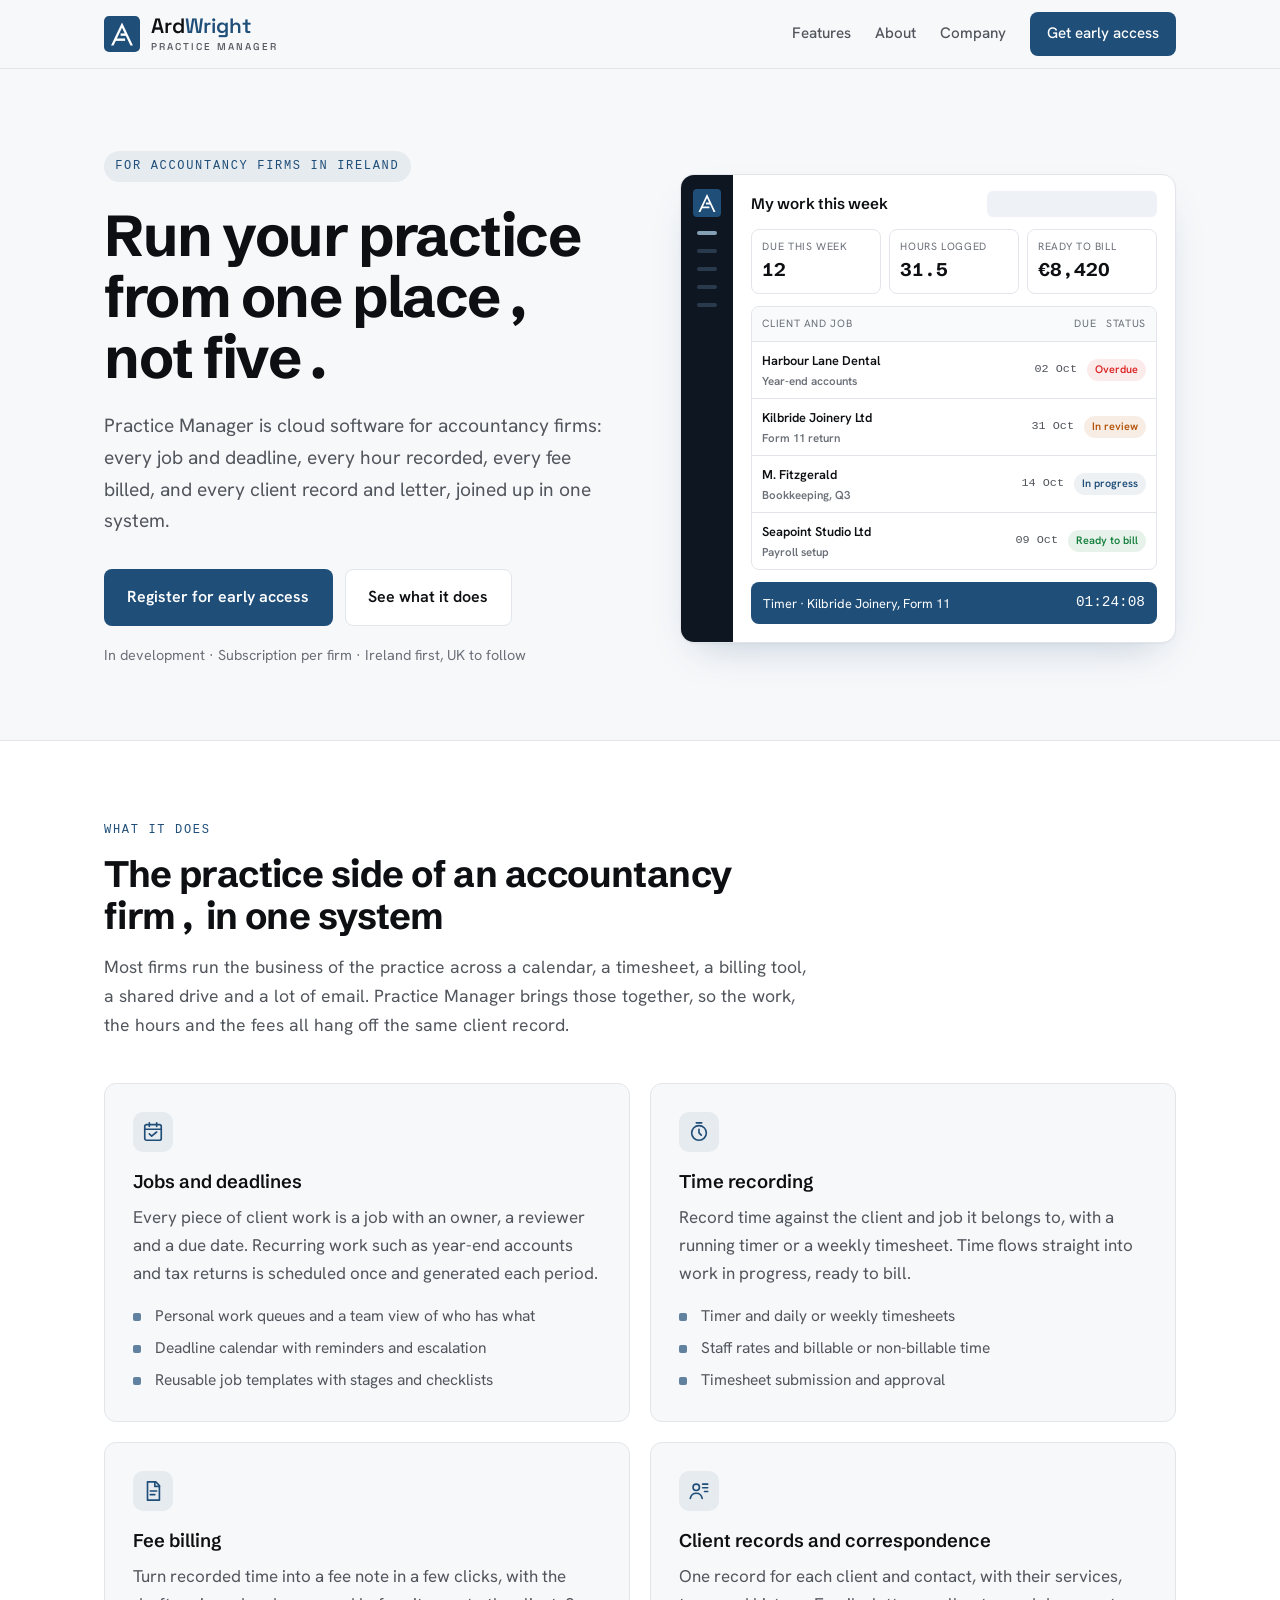
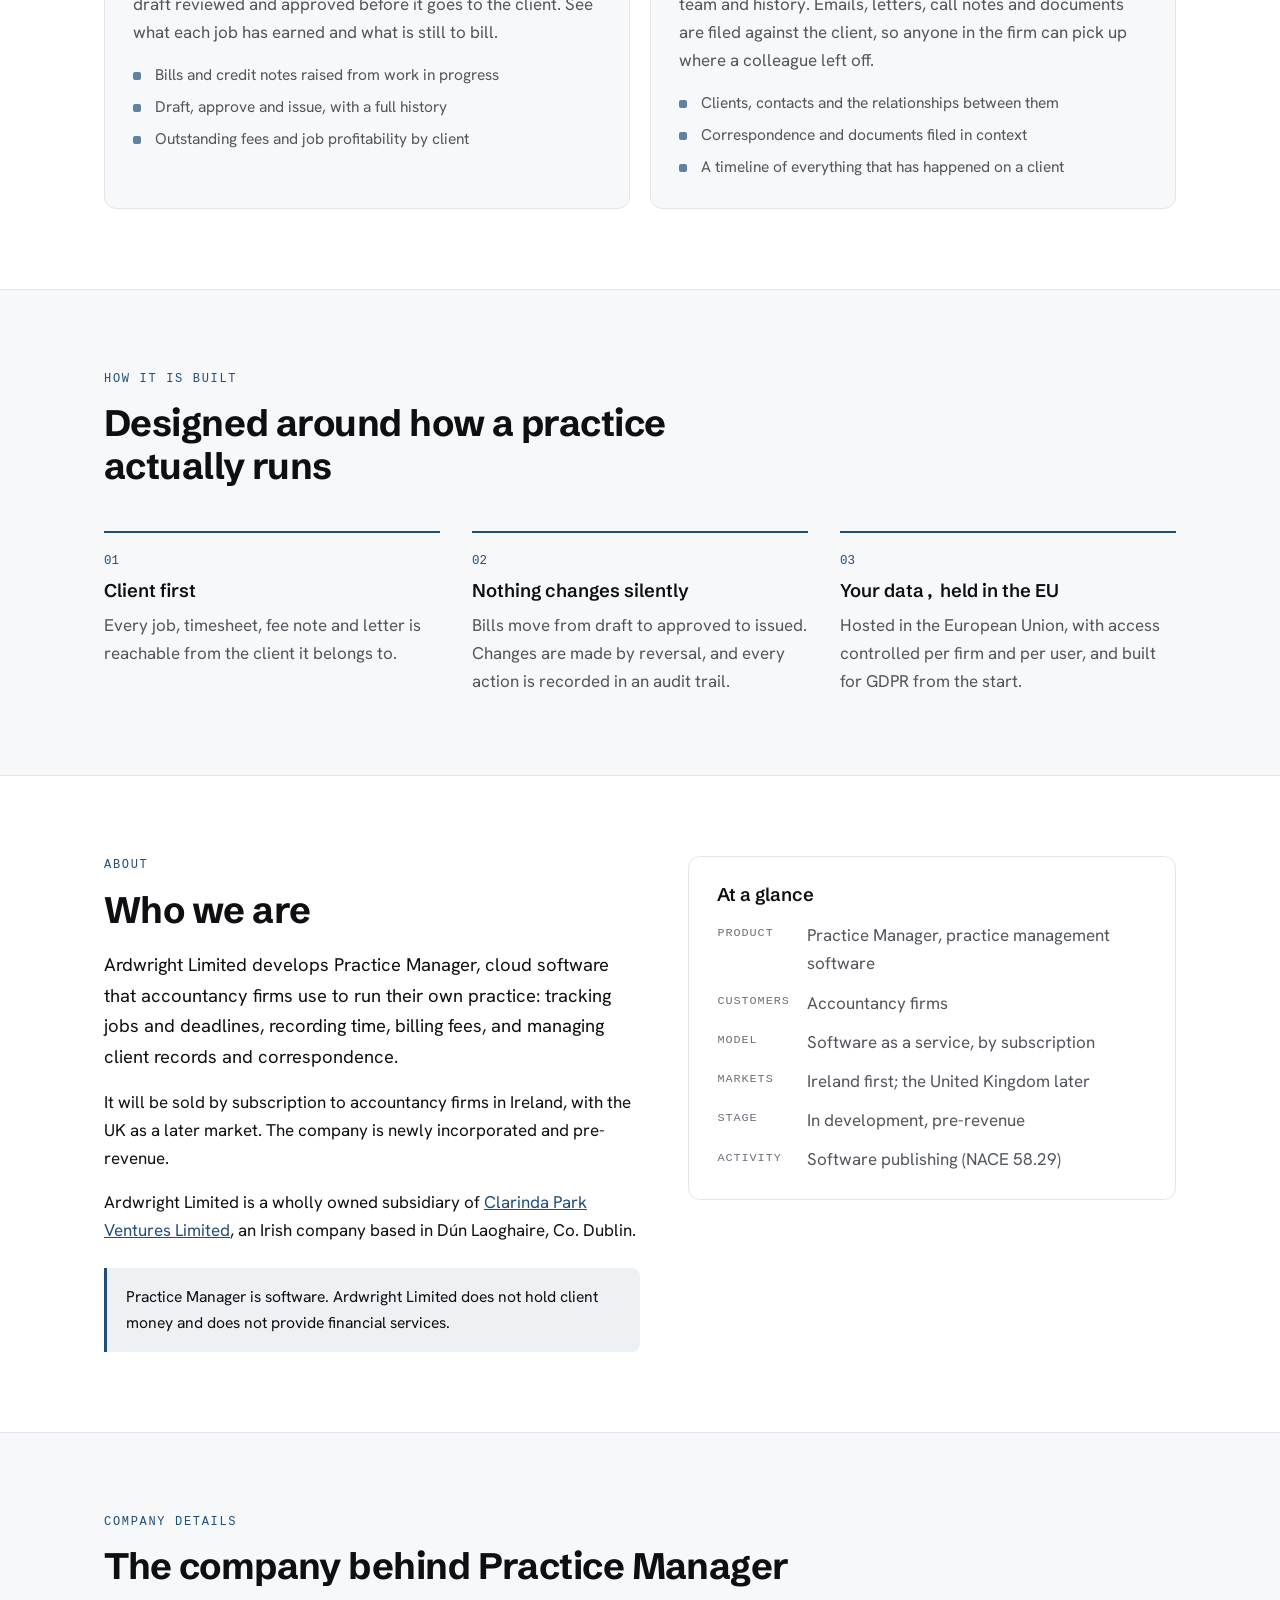
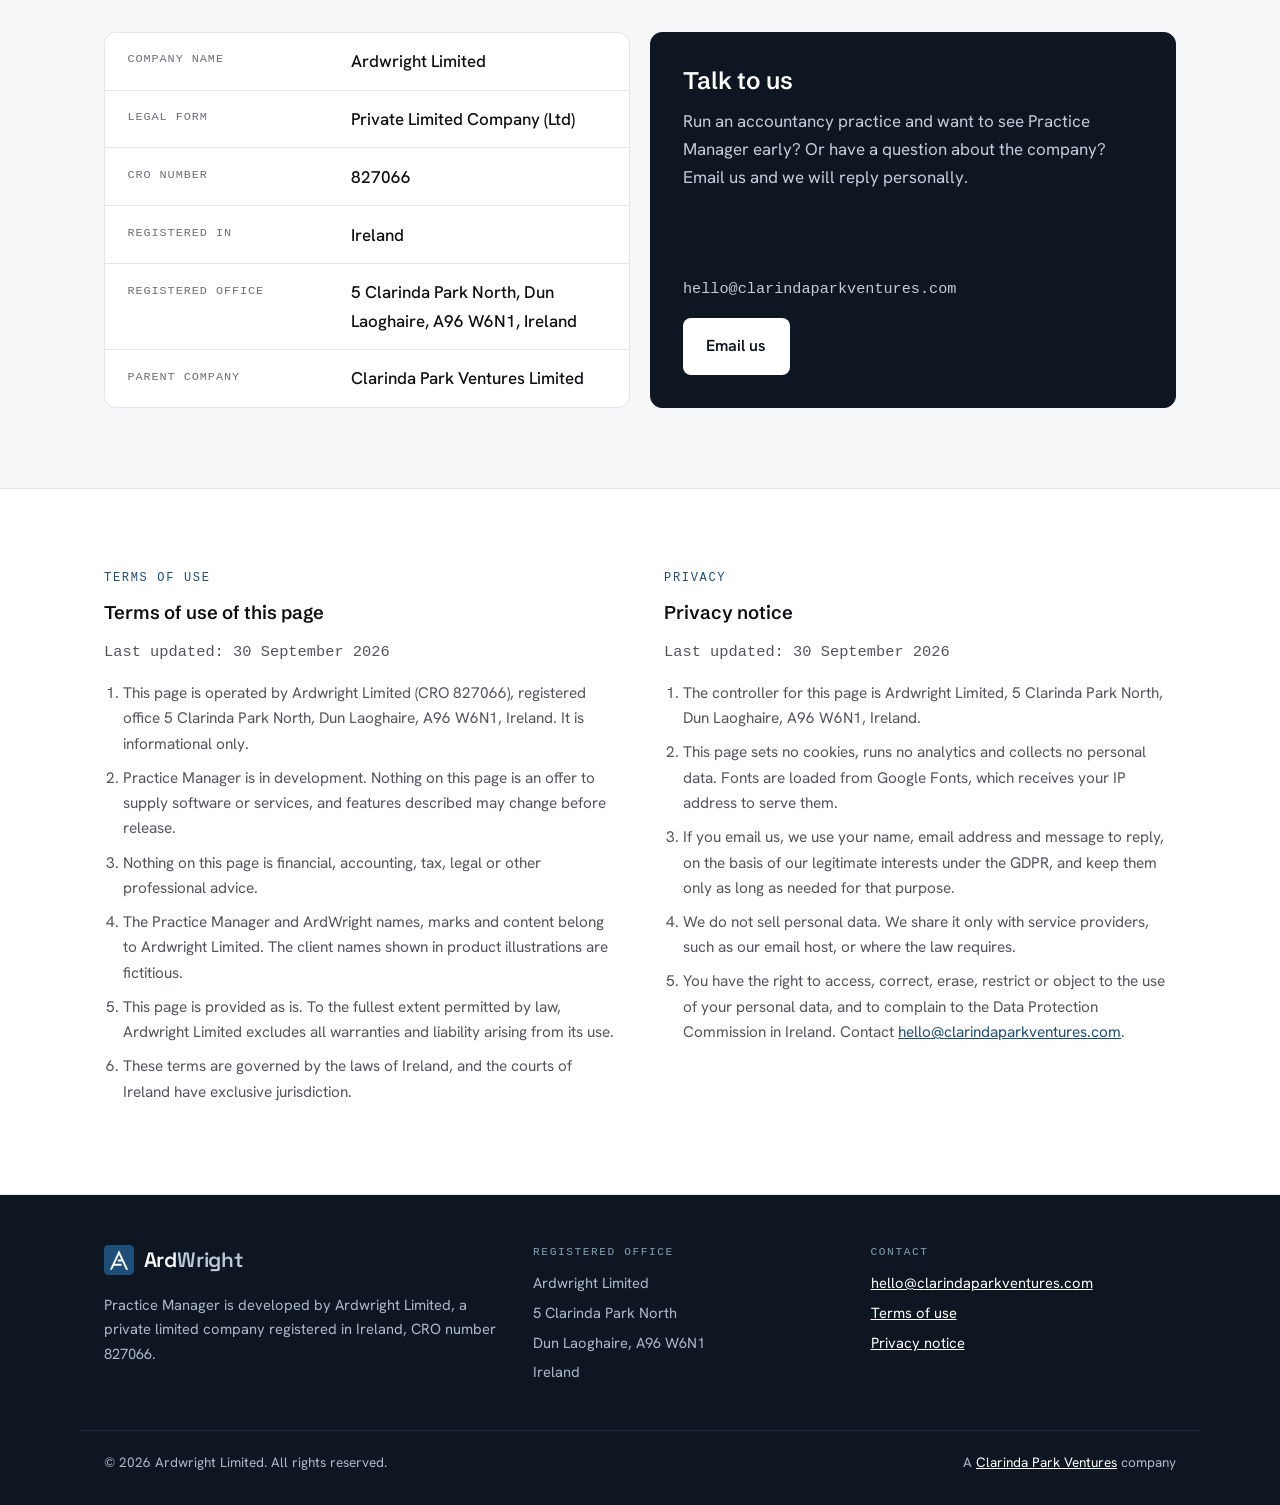
==== practice-manager/index.html @ 97a62aa6 "Add Practice Manager (Ardwright Limited) marketing page at /practice-manager One-page site for the A" ====
<!doctype html>
<html lang="en">
<head>
<meta charset="UTF-8">
<meta name="viewport" content="width=device-width, initial-scale=1.0">
<meta name="robots" content="noindex, nofollow">
<title>Practice Manager by ArdWright | Practice management software for accountancy firms</title>
<meta name="description" content="Practice Manager is cloud software that accountancy firms use to run their own practice: jobs and deadlines, time recording, fee billing, and client records and correspondence. Developed by Ardwright Limited, Ireland.">
<link rel="icon" href="data:image/svg+xml,%3Csvg xmlns='http://www.w3.org/2000/svg' viewBox='0 0 512 512'%3E%3Crect width='512' height='512' rx='72' fill='%231F4E79'/%3E%3Cg fill='%23FFFFFF'%3E%3Cpolygon points='135.70,420.72 256.00,166.17 376.30,420.72 411.70,420.72 256.00,91.28 100.30,420.72'/%3E%3Cpolygon points='157.70,319.72 300.00,319.72 300.00,353.72 157.70,353.72'/%3E%3Cpolygon points='236.00,247.72 320.27,247.72 320.27,281.72 236.00,281.72'/%3E%3C/g%3E%3C/svg%3E">
<link href="https://fonts.googleapis.com/css2?family=Space+Grotesk:wght@500;600&amp;family=Schibsted+Grotesk:wght@600;700&amp;family=Hanken+Grotesk:wght@400;500;600&amp;display=swap" rel="stylesheet">
<style>
/* Practice Manager (ArdWright). Palette from Practice-Manager docs/design/0003-design-system.md
   and Brand/Ardwright/README.md. Self-contained: this page does not load ../styles.css. */
:root {
  --primary: #1F4E79;
  --primary-soft: rgba(31, 78, 121, 0.08);
  --primary-tint: #BCCAD7;
  --rail: #0D1621;
  --rail-accent: #84A0B5;
  --bg: #F7F8FA;
  --surface: #FFFFFF;
  --surface-2: #EEF1F6;
  --border: #E2E5EA;
  --text: #0D0F12;
  --text-2: #51555C;
  --text-muted: #6B7078;
  --success: #15803D;
  --warning: #B45309;
  --danger: #DC2626;
  --container: 1120px;
  --font-brand: "Space Grotesk", "Helvetica Neue", Arial, sans-serif;
  --font-display: "Schibsted Grotesk", "Hanken Grotesk", -apple-system, sans-serif;
  --font-body: "Hanken Grotesk", "Inter", -apple-system, BlinkMacSystemFont, sans-serif;
  --font-mono: ui-monospace, "SF Mono", Menlo, Consolas, monospace;
}

*, *::before, *::after { box-sizing: border-box; }
html { -webkit-text-size-adjust: 100%; scroll-behavior: smooth; }
@media (prefers-reduced-motion: reduce) { html { scroll-behavior: auto; } }
section[id] { scroll-margin-top: 5rem; }

body {
  margin: 0;
  background: var(--bg);
  color: var(--text);
  font-family: var(--font-body);
  font-size: 1.0625rem;
  line-height: 1.65;
  font-variant-numeric: tabular-nums;
}

img, svg { max-width: 100%; }
a { color: var(--primary); }
a:hover { color: #163A5A; }

h1, h2, h3 { font-family: var(--font-display); margin: 0; color: var(--text); }
h1 { font-size: clamp(2.3rem, 5.2vw, 3.6rem); line-height: 1.06; letter-spacing: -0.025em; font-weight: 700; }
h2 { font-size: clamp(1.65rem, 3.2vw, 2.3rem); line-height: 1.15; letter-spacing: -0.015em; font-weight: 700; }
h3 { font-size: 1.15rem; line-height: 1.3; font-weight: 600; }
p { margin: 0 0 1rem; }
p:last-child { margin-bottom: 0; }

.wrap { max-width: var(--container); margin: 0 auto; padding-inline: 1.5rem; }
@media (max-width: 560px) { .wrap { padding-inline: 1rem; } }

/* ---- header ---- */
.site-header {
  position: sticky; top: 0; z-index: 10;
  background: rgba(247, 248, 250, 0.92);
  backdrop-filter: saturate(1.4) blur(10px);
  -webkit-backdrop-filter: saturate(1.4) blur(10px);
  border-bottom: 1px solid var(--border);
}
.header-inner { display: flex; align-items: center; justify-content: space-between; gap: 1rem; min-height: 68px; flex-wrap: wrap; }
.brand { display: inline-flex; align-items: center; gap: 0.7rem; text-decoration: none; color: var(--text); }
.brand-mark { width: 36px; height: 36px; flex: none; }
.brand-text { display: flex; flex-direction: column; line-height: 1; }
.wordmark { font-family: var(--font-brand); font-weight: 600; font-size: 1.3rem; letter-spacing: -0.01em; }
.wordmark .w { color: var(--primary); }
.subline { font-family: var(--font-brand); font-weight: 500; font-size: 0.62rem; letter-spacing: 0.2em; color: var(--text-2); margin-top: 0.3rem; }
.nav { display: flex; align-items: center; gap: 1.5rem; flex-wrap: wrap; }
.nav a { color: var(--text-2); text-decoration: none; font-weight: 500; font-size: 0.95rem; }
.nav a:hover { color: var(--text); }
.btn {
  display: inline-flex; align-items: center; justify-content: center;
  font-family: var(--font-body); font-weight: 600; font-size: 0.95rem;
  padding: 0.7rem 1.15rem; border-radius: 8px; text-decoration: none;
  border: 1px solid transparent; transition: background 120ms ease, border-color 120ms ease;
}
.btn-primary { background: var(--primary); color: #fff; }
.btn-primary:hover { background: #163A5A; color: #fff; }
.btn-ghost { background: var(--surface); color: var(--text); border-color: var(--border); }
.btn-ghost:hover { border-color: #C9CED6; color: var(--text); }
.btn-big { padding: 0.9rem 1.4rem; font-size: 1rem; }
.nav .btn-primary { color: #fff; padding: 0.55rem 1rem; }
@media (max-width: 560px) {
  .header-inner { padding-block: 0.7rem; }
  .nav { width: 100%; gap: 1rem; justify-content: space-between; }
  .nav .nav-link-optional { display: none; }
}

/* ---- hero ---- */
.hero { display: grid; grid-template-columns: 1.05fr 1fr; gap: 3.5rem; align-items: center; padding-block: 5rem 4.5rem; }
.eyebrow {
  display: inline-flex; align-items: center; gap: 0.5rem;
  font-family: var(--font-mono); font-size: 0.75rem; letter-spacing: 0.14em; text-transform: uppercase;
  color: var(--primary); background: var(--primary-soft); padding: 0.35rem 0.7rem; border-radius: 999px; margin-bottom: 1.4rem;
}
.hero-sub { font-size: 1.2rem; color: var(--text-2); margin: 1.4rem 0 2rem; max-width: 34rem; }
.hero-ctas { display: flex; gap: 0.75rem; flex-wrap: wrap; }
.hero-note { margin-top: 1.1rem; font-size: 0.9rem; color: var(--text-muted); }
@media (max-width: 860px) { .hero { grid-template-columns: 1fr; gap: 2.5rem; padding-block: 3rem; } }

/* ---- product sketch (CSS only, aria-hidden) ---- */
.app {
  background: var(--surface); border: 1px solid var(--border); border-radius: 14px;
  box-shadow: 0 1px 2px rgba(13, 15, 18, 0.04), 0 18px 40px -18px rgba(31, 78, 121, 0.28);
  overflow: hidden; display: grid; grid-template-columns: 52px 1fr; min-width: 0;
}
.app-rail { background: var(--rail); display: flex; flex-direction: column; align-items: center; gap: 14px; padding-block: 14px; }
.app-rail svg { width: 28px; height: 28px; }
.rail-dot { width: 20px; height: 4px; border-radius: 2px; background: #2A3A4D; }
.rail-dot.on { background: var(--rail-accent); }
.app-main { padding: 16px 18px 18px; min-width: 0; }
.app-top { display: flex; align-items: center; justify-content: space-between; gap: 8px; margin-bottom: 12px; }
.app-title { font-family: var(--font-display); font-weight: 600; font-size: 0.95rem; }
.app-search { flex: 1; max-width: 170px; height: 26px; border-radius: 6px; background: var(--surface-2); }
.kpis { display: grid; grid-template-columns: repeat(3, 1fr); gap: 8px; margin-bottom: 12px; }
.kpi { border: 1px solid var(--border); border-radius: 8px; padding: 8px 10px; }
.kpi-label { font-size: 0.66rem; color: var(--text-muted); text-transform: uppercase; letter-spacing: 0.06em; }
.kpi-value { font-family: var(--font-display); font-weight: 700; font-size: 1.15rem; }
.rows { border: 1px solid var(--border); border-radius: 8px; overflow: hidden; }
.row { display: grid; grid-template-columns: 1fr auto auto; gap: 10px; align-items: center; padding: 8px 10px; font-size: 0.8rem; border-top: 1px solid var(--border); }
.row:first-child { border-top: 0; background: #F8FAFC; font-size: 0.66rem; color: var(--text-muted); text-transform: uppercase; letter-spacing: 0.06em; }
.row strong { font-weight: 600; white-space: nowrap; overflow: hidden; text-overflow: ellipsis; }
.row .job { display: block; color: var(--text-muted); font-size: 0.72rem; }
.mono { font-family: var(--font-mono); font-size: 0.74rem; color: var(--text-2); white-space: nowrap; }
.chip { font-size: 0.68rem; font-weight: 600; padding: 2px 8px; border-radius: 999px; white-space: nowrap; }
.chip-red { color: var(--danger); background: rgba(220, 38, 38, 0.09); }
.chip-amber { color: var(--warning); background: rgba(180, 83, 9, 0.1); }
.chip-green { color: var(--success); background: rgba(21, 128, 61, 0.1); }
.chip-blue { color: var(--primary); background: var(--primary-soft); }
.timer { margin-top: 12px; display: flex; align-items: center; justify-content: space-between; gap: 10px; background: var(--primary); color: #fff; border-radius: 8px; padding: 9px 12px; font-size: 0.8rem; }
.timer .mono { color: #fff; font-size: 0.9rem; }
@media (max-width: 420px) { .kpis { grid-template-columns: repeat(2, 1fr); } .kpi:nth-child(3) { display: none; } }

/* ---- sections ---- */
.section { padding-block: 5rem; }
.section-alt { background: var(--surface); border-block: 1px solid var(--border); }
.section-head { max-width: 44rem; margin-bottom: 2.75rem; }
.section-head p { color: var(--text-2); font-size: 1.1rem; margin-top: 0.9rem; }
.kicker { font-family: var(--font-mono); font-size: 0.75rem; letter-spacing: 0.14em; text-transform: uppercase; color: var(--primary); margin-bottom: 0.8rem; display: block; }
@media (max-width: 560px) { .section { padding-block: 3.5rem; } }

.feature-grid { display: grid; grid-template-columns: repeat(2, 1fr); gap: 1.25rem; }
.feature { background: var(--surface); border: 1px solid var(--border); border-radius: 12px; padding: 1.75rem; }
.section-alt .feature { background: var(--bg); }
.feature-icon { width: 40px; height: 40px; border-radius: 10px; background: var(--primary-soft); display: grid; place-items: center; margin-bottom: 1.1rem; }
.feature-icon svg { width: 22px; height: 22px; stroke: var(--primary); fill: none; stroke-width: 1.8; stroke-linecap: round; stroke-linejoin: round; }
.feature p { color: var(--text-2); margin-top: 0.6rem; }
.feature ul { margin: 1rem 0 0; padding: 0; list-style: none; }
.feature li { position: relative; padding-left: 1.4rem; color: var(--text-2); font-size: 0.97rem; margin-top: 0.4rem; }
.feature li::before { content: ""; position: absolute; left: 0; top: 0.62em; width: 8px; height: 8px; border-radius: 2px; background: var(--primary); opacity: 0.7; }
@media (max-width: 860px) { .feature-grid { grid-template-columns: 1fr; } }

.principles { display: grid; grid-template-columns: repeat(3, 1fr); gap: 2rem; }
.principle { border-top: 2px solid var(--primary); padding-top: 1.1rem; }
.principle .num { font-family: var(--font-mono); font-size: 0.78rem; color: var(--primary); display: block; margin-bottom: 0.5rem; }
.principle p { color: var(--text-2); margin-top: 0.5rem; }
@media (max-width: 860px) { .principles { grid-template-columns: 1fr; gap: 1.5rem; } }

/* ---- about / scope ---- */
.about-grid { display: grid; grid-template-columns: 1.1fr 1fr; gap: 3rem; align-items: start; }
.about-grid .lede { font-size: 1.15rem; color: var(--text); }
.scope { background: var(--surface); border: 1px solid var(--border); border-radius: 12px; padding: 1.6rem 1.75rem; }
.scope h3 { margin-bottom: 0.9rem; }
.scope dl { margin: 0; display: grid; grid-template-columns: auto 1fr; gap: 0.7rem 1.1rem; }
.scope dt { font-family: var(--font-mono); font-size: 0.74rem; letter-spacing: 0.08em; text-transform: uppercase; color: var(--text-muted); padding-top: 0.2rem; }
.scope dd { margin: 0; color: var(--text-2); }
.notice { margin-top: 1.5rem; border-left: 3px solid var(--primary); background: var(--primary-soft); padding: 1rem 1.2rem; border-radius: 0 8px 8px 0; color: var(--text); font-size: 0.98rem; }
@media (max-width: 860px) { .about-grid { grid-template-columns: 1fr; gap: 2rem; } }
@media (max-width: 480px) { .scope dl { grid-template-columns: 1fr; gap: 0.15rem; } .scope dd { margin-bottom: 0.7rem; } }

/* ---- company details ---- */
.company { display: grid; grid-template-columns: 1fr 1fr; gap: 1.25rem; }
.company-card { background: var(--surface); border: 1px solid var(--border); border-radius: 12px; overflow: hidden; }
.def-row { display: grid; grid-template-columns: 13rem 1fr; gap: 1rem; padding: 0.9rem 1.4rem; border-top: 1px solid var(--border); }
.def-row:first-child { border-top: 0; }
.def-label { font-family: var(--font-mono); font-size: 0.74rem; letter-spacing: 0.08em; text-transform: uppercase; color: var(--text-muted); padding-top: 0.2rem; }
.def-value { color: var(--text); font-weight: 500; overflow-wrap: anywhere; }
.company-card.contact { background: var(--rail); border-color: var(--rail); color: #fff; padding: 2rem; display: flex; flex-direction: column; justify-content: space-between; gap: 2rem; }
.company-card.contact h3 { color: #fff; font-size: 1.5rem; }
.company-card.contact p { color: #C3CDD8; margin-top: 0.7rem; }
.company-card.contact .btn-primary { background: #fff; color: var(--rail); align-self: flex-start; }
.company-card.contact .btn-primary:hover { background: var(--primary-tint); }
.contact-email { font-family: var(--font-mono); font-size: 0.95rem; color: var(--rail-accent); overflow-wrap: anywhere; }
@media (max-width: 860px) { .company { grid-template-columns: 1fr; } }
@media (max-width: 560px) { .def-row { grid-template-columns: 1fr; gap: 0.15rem; padding: 0.85rem 1.1rem; } .company-card.contact { padding: 1.5rem; } }

/* ---- legal ---- */
.legal { display: grid; grid-template-columns: 1fr 1fr; gap: 3rem; }
.legal h3 { margin-bottom: 0.9rem; }
.legal p, .legal li { color: var(--text-2); font-size: 0.96rem; }
.legal ol { padding-left: 1.2rem; margin: 0; }
.legal li { margin-bottom: 0.55rem; }
.legal-meta { font-family: var(--font-mono); font-size: 0.78rem; color: var(--text-muted); margin-bottom: 1rem; }
@media (max-width: 860px) { .legal { grid-template-columns: 1fr; gap: 2.5rem; } }

/* ---- footer ---- */
.site-footer { background: var(--rail); color: #AEB9C6; padding-block: 3rem 2rem; font-size: 0.92rem; }
.footer-grid { display: grid; grid-template-columns: 1.3fr 1fr 1fr; gap: 2rem; }
.footer-label { display: block; font-family: var(--font-mono); font-size: 0.7rem; letter-spacing: 0.14em; text-transform: uppercase; color: var(--rail-accent); margin-bottom: 0.6rem; }
.site-footer p { margin: 0 0 0.35rem; }
.site-footer a { color: #fff; }
.site-footer address { font-style: normal; }
.footer-brand { display: inline-flex; align-items: center; gap: 0.6rem; margin-bottom: 1rem; color: #fff; }
.footer-brand .wordmark .w { color: var(--primary-tint); }
.footer-brand svg { width: 30px; height: 30px; }
.footer-bottom { border-top: 1px solid #1E2A38; margin-top: 2.5rem; padding-top: 1.25rem; display: flex; justify-content: space-between; gap: 1rem; flex-wrap: wrap; font-size: 0.85rem; }
@media (max-width: 860px) { .footer-grid { grid-template-columns: 1fr; } }
</style>
</head>
<body id="top">

<header class="site-header">
<div class="wrap header-inner">
<a class="brand" href="#top" aria-label="ArdWright Practice Manager, back to top">
<svg class="brand-mark" viewBox="0 0 512 512" aria-hidden="true"><rect width="512" height="512" rx="72" fill="#1F4E79"/><g fill="#FFFFFF"><polygon points="135.70,420.72 256.00,166.17 376.30,420.72 411.70,420.72 256.00,91.28 100.30,420.72"/><polygon points="157.70,319.72 300.00,319.72 300.00,353.72 157.70,353.72"/><polygon points="236.00,247.72 320.27,247.72 320.27,281.72 236.00,281.72"/></g></svg>
<span class="brand-text"><span class="wordmark">Ard<span class="w">Wright</span></span><span class="subline">PRACTICE MANAGER</span></span>
</a>
<nav class="nav" aria-label="Page sections">
<a href="#features">Features</a>
<a class="nav-link-optional" href="#about">About</a>
<a href="#company">Company</a>
<a class="btn btn-primary" href="mailto:hello@clarindaparkventures.com?subject=Practice%20Manager%20early%20access">Get early access</a>
</nav>
</div>
</header>

<main>

<section class="wrap hero">
<div>
<span class="eyebrow">For accountancy firms in Ireland</span>
<h1>Run your practice from one place, not five.</h1>
<p class="hero-sub">Practice Manager is cloud software for accountancy firms: every job and deadline, every hour recorded, every fee billed, and every client record and letter, joined up in one system.</p>
<div class="hero-ctas">
<a class="btn btn-primary btn-big" href="mailto:hello@clarindaparkventures.com?subject=Practice%20Manager%20early%20access">Register for early access</a>
<a class="btn btn-ghost btn-big" href="#features">See what it does</a>
</div>
<p class="hero-note">In development · Subscription per firm · Ireland first, UK to follow</p>
</div>

<div class="app" aria-hidden="true">
<div class="app-rail">
<svg viewBox="0 0 512 512"><rect width="512" height="512" rx="72" fill="#1F4E79"/><g fill="#FFFFFF"><polygon points="135.70,420.72 256.00,166.17 376.30,420.72 411.70,420.72 256.00,91.28 100.30,420.72"/><polygon points="157.70,319.72 300.00,319.72 300.00,353.72 157.70,353.72"/><polygon points="236.00,247.72 320.27,247.72 320.27,281.72 236.00,281.72"/></g></svg>
<span class="rail-dot on"></span><span class="rail-dot"></span><span class="rail-dot"></span><span class="rail-dot"></span><span class="rail-dot"></span>
</div>
<div class="app-main">
<div class="app-top"><span class="app-title">My work this week</span><span class="app-search"></span></div>
<div class="kpis">
<div class="kpi"><div class="kpi-label">Due this week</div><div class="kpi-value">12</div></div>
<div class="kpi"><div class="kpi-label">Hours logged</div><div class="kpi-value">31.5</div></div>
<div class="kpi"><div class="kpi-label">Ready to bill</div><div class="kpi-value">€8,420</div></div>
</div>
<div class="rows">
<div class="row"><span>Client and job</span><span>Due</span><span>Status</span></div>
<div class="row"><strong>Harbour Lane Dental<span class="job">Year-end accounts</span></strong><span class="mono">02 Oct</span><span class="chip chip-red">Overdue</span></div>
<div class="row"><strong>Kilbride Joinery Ltd<span class="job">Form 11 return</span></strong><span class="mono">31 Oct</span><span class="chip chip-amber">In review</span></div>
<div class="row"><strong>M. Fitzgerald<span class="job">Bookkeeping, Q3</span></strong><span class="mono">14 Oct</span><span class="chip chip-blue">In progress</span></div>
<div class="row"><strong>Seapoint Studio Ltd<span class="job">Payroll setup</span></strong><span class="mono">09 Oct</span><span class="chip chip-green">Ready to bill</span></div>
</div>
<div class="timer"><span>Timer · Kilbride Joinery, Form 11</span><span class="mono">01:24:08</span></div>
</div>
</div>
</section>

<section id="features" class="section section-alt">
<div class="wrap">
<div class="section-head">
<span class="kicker">What it does</span>
<h2>The practice side of an accountancy firm, in one system</h2>
<p>Most firms run the business of the practice across a calendar, a timesheet, a billing tool, a shared drive and a lot of email. Practice Manager brings those together, so the work, the hours and the fees all hang off the same client record.</p>
</div>
<div class="feature-grid">

<div class="feature">
<div class="feature-icon"><svg viewBox="0 0 24 24" aria-hidden="true"><rect x="3" y="4" width="18" height="17" rx="2"/><path d="M3 9h18M8 2v4M16 2v4M8 14l2.5 2.5L16 12"/></svg></div>
<h3>Jobs and deadlines</h3>
<p>Every piece of client work is a job with an owner, a reviewer and a due date. Recurring work such as year-end accounts and tax returns is scheduled once and generated each period.</p>
<ul>
<li>Personal work queues and a team view of who has what</li>
<li>Deadline calendar with reminders and escalation</li>
<li>Reusable job templates with stages and checklists</li>
</ul>
</div>

<div class="feature">
<div class="feature-icon"><svg viewBox="0 0 24 24" aria-hidden="true"><circle cx="12" cy="13" r="8"/><path d="M12 9v4l2.5 2.5M9 2h6"/></svg></div>
<h3>Time recording</h3>
<p>Record time against the client and job it belongs to, with a running timer or a weekly timesheet. Time flows straight into work in progress, ready to bill.</p>
<ul>
<li>Timer and daily or weekly timesheets</li>
<li>Staff rates and billable or non-billable time</li>
<li>Timesheet submission and approval</li>
</ul>
</div>

<div class="feature">
<div class="feature-icon"><svg viewBox="0 0 24 24" aria-hidden="true"><path d="M6 2h9l4 4v16H6z"/><path d="M14 2v5h5M9 12h7M9 16h5"/></svg></div>
<h3>Fee billing</h3>
<p>Turn recorded time into a fee note in a few clicks, with the draft reviewed and approved before it goes to the client. See what each job has earned and what is still to bill.</p>
<ul>
<li>Bills and credit notes raised from work in progress</li>
<li>Draft, approve and issue, with a full history</li>
<li>Outstanding fees and job profitability by client</li>
</ul>
</div>

<div class="feature">
<div class="feature-icon"><svg viewBox="0 0 24 24" aria-hidden="true"><circle cx="9" cy="8" r="3.5"/><path d="M2.5 20c.8-3.6 3.4-5.5 6.5-5.5s5.7 1.9 6.5 5.5M16 4.5h5.5M16 8.5h5.5M18 12.5h3.5"/></svg></div>
<h3>Client records and correspondence</h3>
<p>One record for each client and contact, with their services, team and history. Emails, letters, call notes and documents are filed against the client, so anyone in the firm can pick up where a colleague left off.</p>
<ul>
<li>Clients, contacts and the relationships between them</li>
<li>Correspondence and documents filed in context</li>
<li>A timeline of everything that has happened on a client</li>
</ul>
</div>

</div>
</div>
</section>

<section class="section">
<div class="wrap">
<div class="section-head">
<span class="kicker">How it is built</span>
<h2>Designed around how a practice actually runs</h2>
</div>
<div class="principles">
<div class="principle">
<span class="num">01</span>
<h3>Client first</h3>
<p>Every job, timesheet, fee note and letter is reachable from the client it belongs to.</p>
</div>
<div class="principle">
<span class="num">02</span>
<h3>Nothing changes silently</h3>
<p>Bills move from draft to approved to issued. Changes are made by reversal, and every action is recorded in an audit trail.</p>
</div>
<div class="principle">
<span class="num">03</span>
<h3>Your data, held in the EU</h3>
<p>Hosted in the European Union, with access controlled per firm and per user, and built for GDPR from the start.</p>
</div>
</div>
</div>
</section>

<section id="about" class="section section-alt">
<div class="wrap about-grid">
<div>
<span class="kicker">About</span>
<h2>Who we are</h2>
<p class="lede" style="margin-top:1.2rem">Ardwright Limited develops Practice Manager, cloud software that accountancy firms use to run their own practice: tracking jobs and deadlines, recording time, billing fees, and managing client records and correspondence.</p>
<p>It will be sold by subscription to accountancy firms in Ireland, with the UK as a later market. The company is newly incorporated and pre-revenue.</p>
<p>Ardwright Limited is a wholly owned subsidiary of <a href="/">Clarinda Park Ventures Limited</a>, an Irish company based in Dún Laoghaire, Co. Dublin.</p>
<div class="notice">Practice Manager is software. Ardwright Limited does not hold client money and does not provide financial services.</div>
</div>
<div class="scope">
<h3>At a glance</h3>
<dl>
<dt>Product</dt><dd>Practice Manager, practice management software</dd>
<dt>Customers</dt><dd>Accountancy firms</dd>
<dt>Model</dt><dd>Software as a service, by subscription</dd>
<dt>Markets</dt><dd>Ireland first; the United Kingdom later</dd>
<dt>Stage</dt><dd>In development, pre-revenue</dd>
<dt>Activity</dt><dd>Software publishing (NACE 58.29)</dd>
</dl>
</div>
</div>
</section>

<section id="company" class="section">
<div class="wrap">
<div class="section-head">
<span class="kicker">Company details</span>
<h2>The company behind Practice Manager</h2>
</div>
<div class="company">
<div class="company-card">
<div class="def-row"><span class="def-label">Company name</span><span class="def-value">Ardwright Limited</span></div>
<div class="def-row"><span class="def-label">Legal form</span><span class="def-value">Private Limited Company (Ltd)</span></div>
<div class="def-row"><span class="def-label">CRO number</span><span class="def-value">827066</span></div>
<div class="def-row"><span class="def-label">Registered in</span><span class="def-value">Ireland</span></div>
<div class="def-row"><span class="def-label">Registered office</span><span class="def-value">5 Clarinda Park North, Dun Laoghaire, A96 W6N1, Ireland</span></div>
<div class="def-row"><span class="def-label">Parent company</span><span class="def-value">Clarinda Park Ventures Limited</span></div>
</div>
<div class="company-card contact">
<div>
<h3>Talk to us</h3>
<p>Run an accountancy practice and want to see Practice Manager early? Or have a question about the company? Email us and we will reply personally.</p>
</div>
<div>
<p class="contact-email" style="margin-bottom:1rem">hello@clarindaparkventures.com</p>
<a class="btn btn-primary btn-big" href="mailto:hello@clarindaparkventures.com?subject=Practice%20Manager">Email us</a>
</div>
</div>
</div>
</div>
</section>

<section id="legal" class="section section-alt">
<div class="wrap legal">
<div id="terms">
<span class="kicker">Terms of use</span>
<h3>Terms of use of this page</h3>
<p class="legal-meta">Last updated: 30 September 2026</p>
<ol>
<li>This page is operated by Ardwright Limited (CRO 827066), registered office 5 Clarinda Park North, Dun Laoghaire, A96 W6N1, Ireland. It is informational only.</li>
<li>Practice Manager is in development. Nothing on this page is an offer to supply software or services, and features described may change before release.</li>
<li>Nothing on this page is financial, accounting, tax, legal or other professional advice.</li>
<li>The Practice Manager and ArdWright names, marks and content belong to Ardwright Limited. The client names shown in product illustrations are fictitious.</li>
<li>This page is provided as is. To the fullest extent permitted by law, Ardwright Limited excludes all warranties and liability arising from its use.</li>
<li>These terms are governed by the laws of Ireland, and the courts of Ireland have exclusive jurisdiction.</li>
</ol>
</div>
<div id="privacy">
<span class="kicker">Privacy</span>
<h3>Privacy notice</h3>
<p class="legal-meta">Last updated: 30 September 2026</p>
<ol>
<li>The controller for this page is Ardwright Limited, 5 Clarinda Park North, Dun Laoghaire, A96 W6N1, Ireland.</li>
<li>This page sets no cookies, runs no analytics and collects no personal data. Fonts are loaded from Google Fonts, which receives your IP address to serve them.</li>
<li>If you email us, we use your name, email address and message to reply, on the basis of our legitimate interests under the GDPR, and keep them only as long as needed for that purpose.</li>
<li>We do not sell personal data. We share it only with service providers, such as our email host, or where the law requires.</li>
<li>You have the right to access, correct, erase, restrict or object to the use of your personal data, and to complain to the Data Protection Commission in Ireland. Contact <a href="mailto:hello@clarindaparkventures.com">hello@clarindaparkventures.com</a>.</li>
</ol>
</div>
</div>
</section>

</main>

<footer class="site-footer">
<div class="wrap footer-grid">
<div>
<span class="footer-brand">
<svg viewBox="0 0 512 512" aria-hidden="true"><rect width="512" height="512" rx="72" fill="#1F4E79"/><g fill="#FFFFFF"><polygon points="135.70,420.72 256.00,166.17 376.30,420.72 411.70,420.72 256.00,91.28 100.30,420.72"/><polygon points="157.70,319.72 300.00,319.72 300.00,353.72 157.70,353.72"/><polygon points="236.00,247.72 320.27,247.72 320.27,281.72 236.00,281.72"/></g></svg>
<span class="wordmark">Ard<span class="w">Wright</span></span>
</span>
<p>Practice Manager is developed by Ardwright Limited, a private limited company registered in Ireland, CRO number 827066.</p>
</div>
<div>
<span class="footer-label">Registered office</span>
<address>
<p>Ardwright Limited</p>
<p>5 Clarinda Park North</p>
<p>Dun Laoghaire, A96 W6N1</p>
<p>Ireland</p>
</address>
</div>
<div>
<span class="footer-label">Contact</span>
<p><a href="mailto:hello@clarindaparkventures.com">hello@clarindaparkventures.com</a></p>
<p><a href="#terms">Terms of use</a></p>
<p><a href="#privacy">Privacy notice</a></p>
</div>
</div>
<div class="wrap footer-bottom">
<span>&copy; 2026 Ardwright Limited. All rights reserved.</span>
<span>A <a href="/">Clarinda Park Ventures</a> company</span>
</div>
</footer>

</body>
</html>
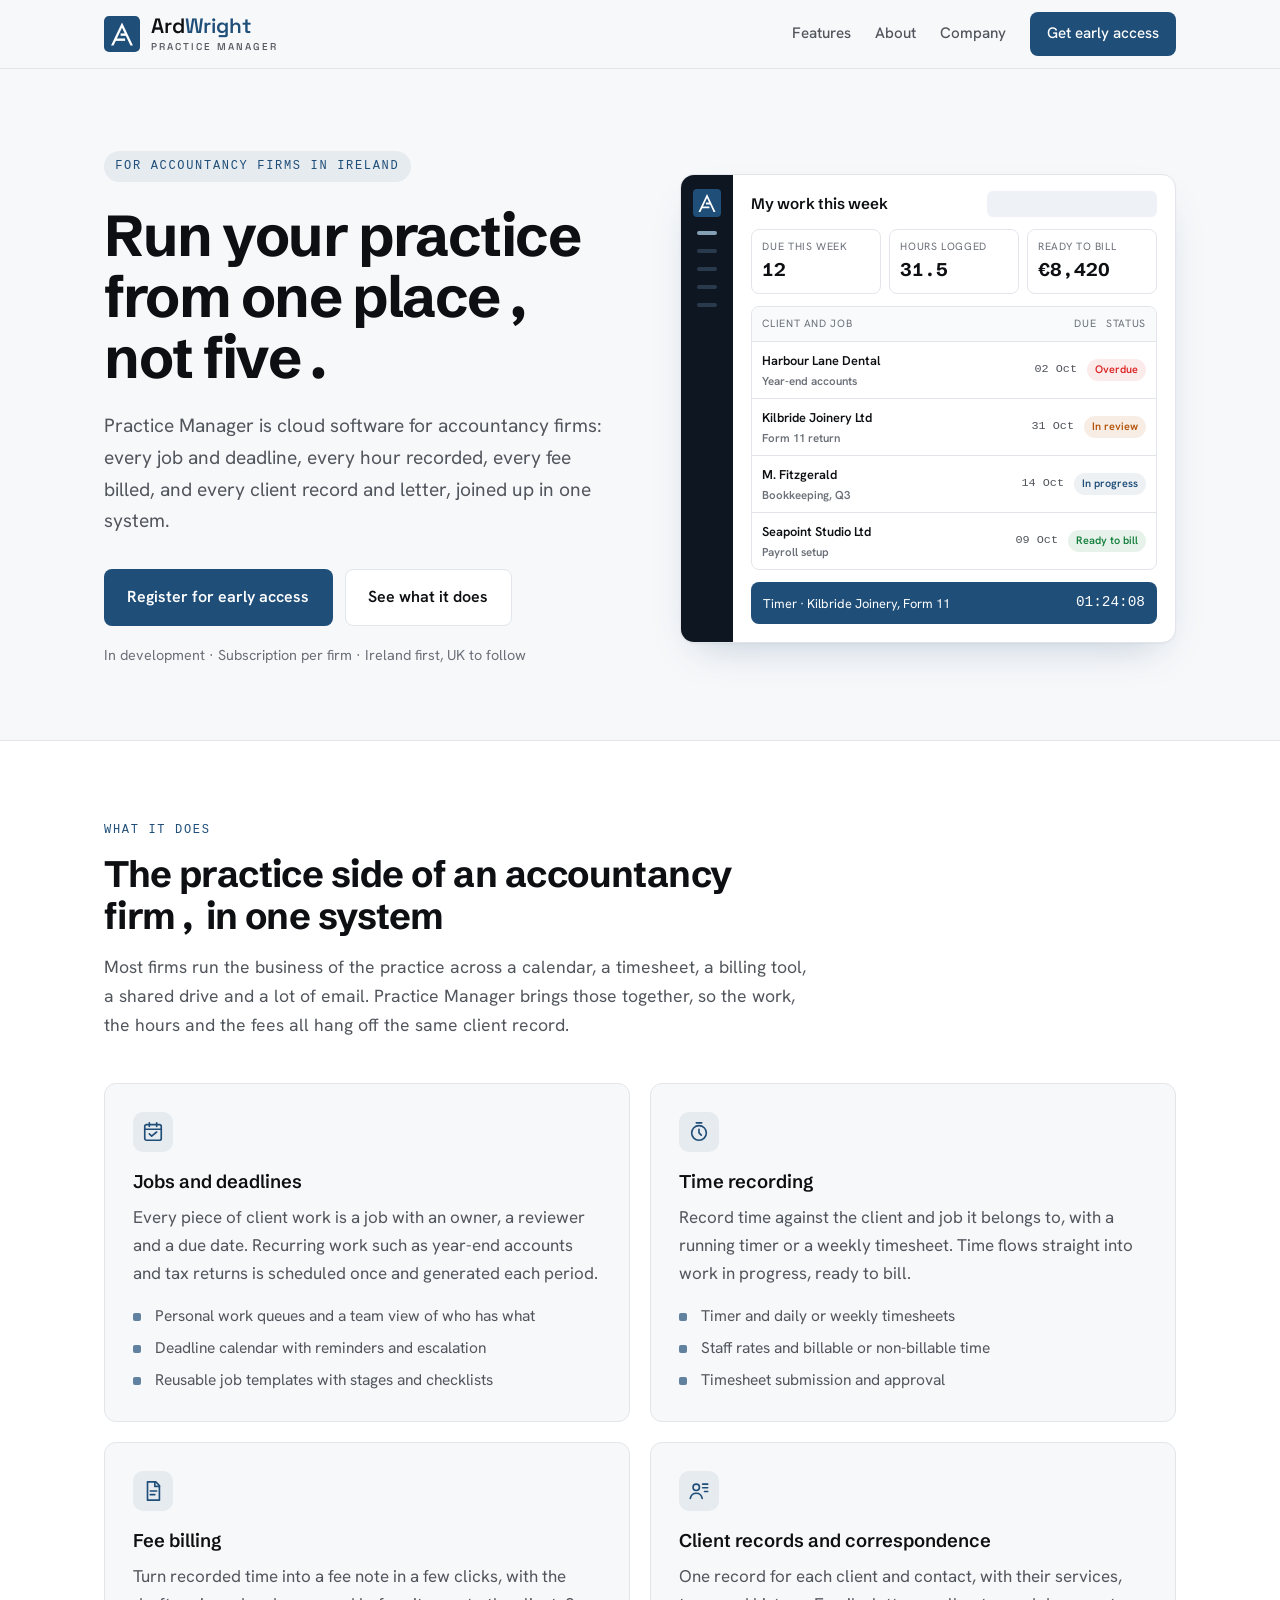
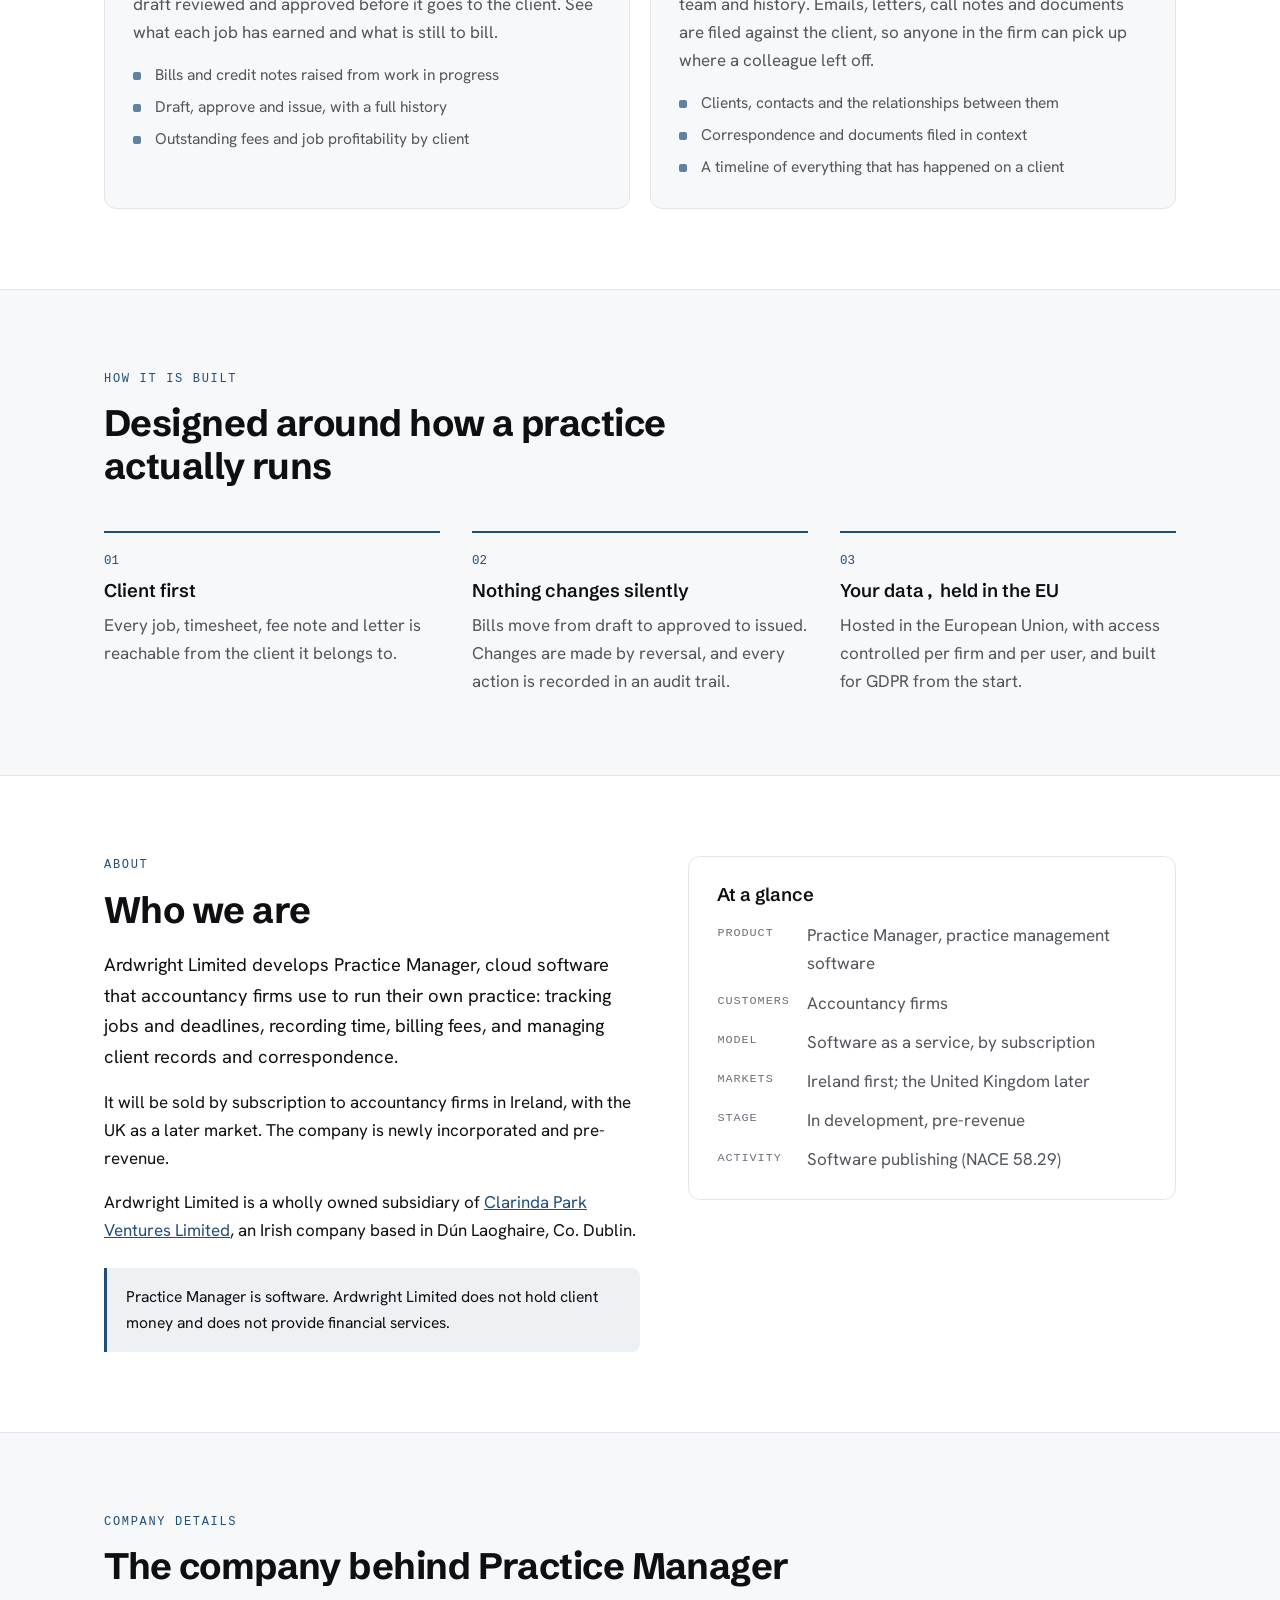
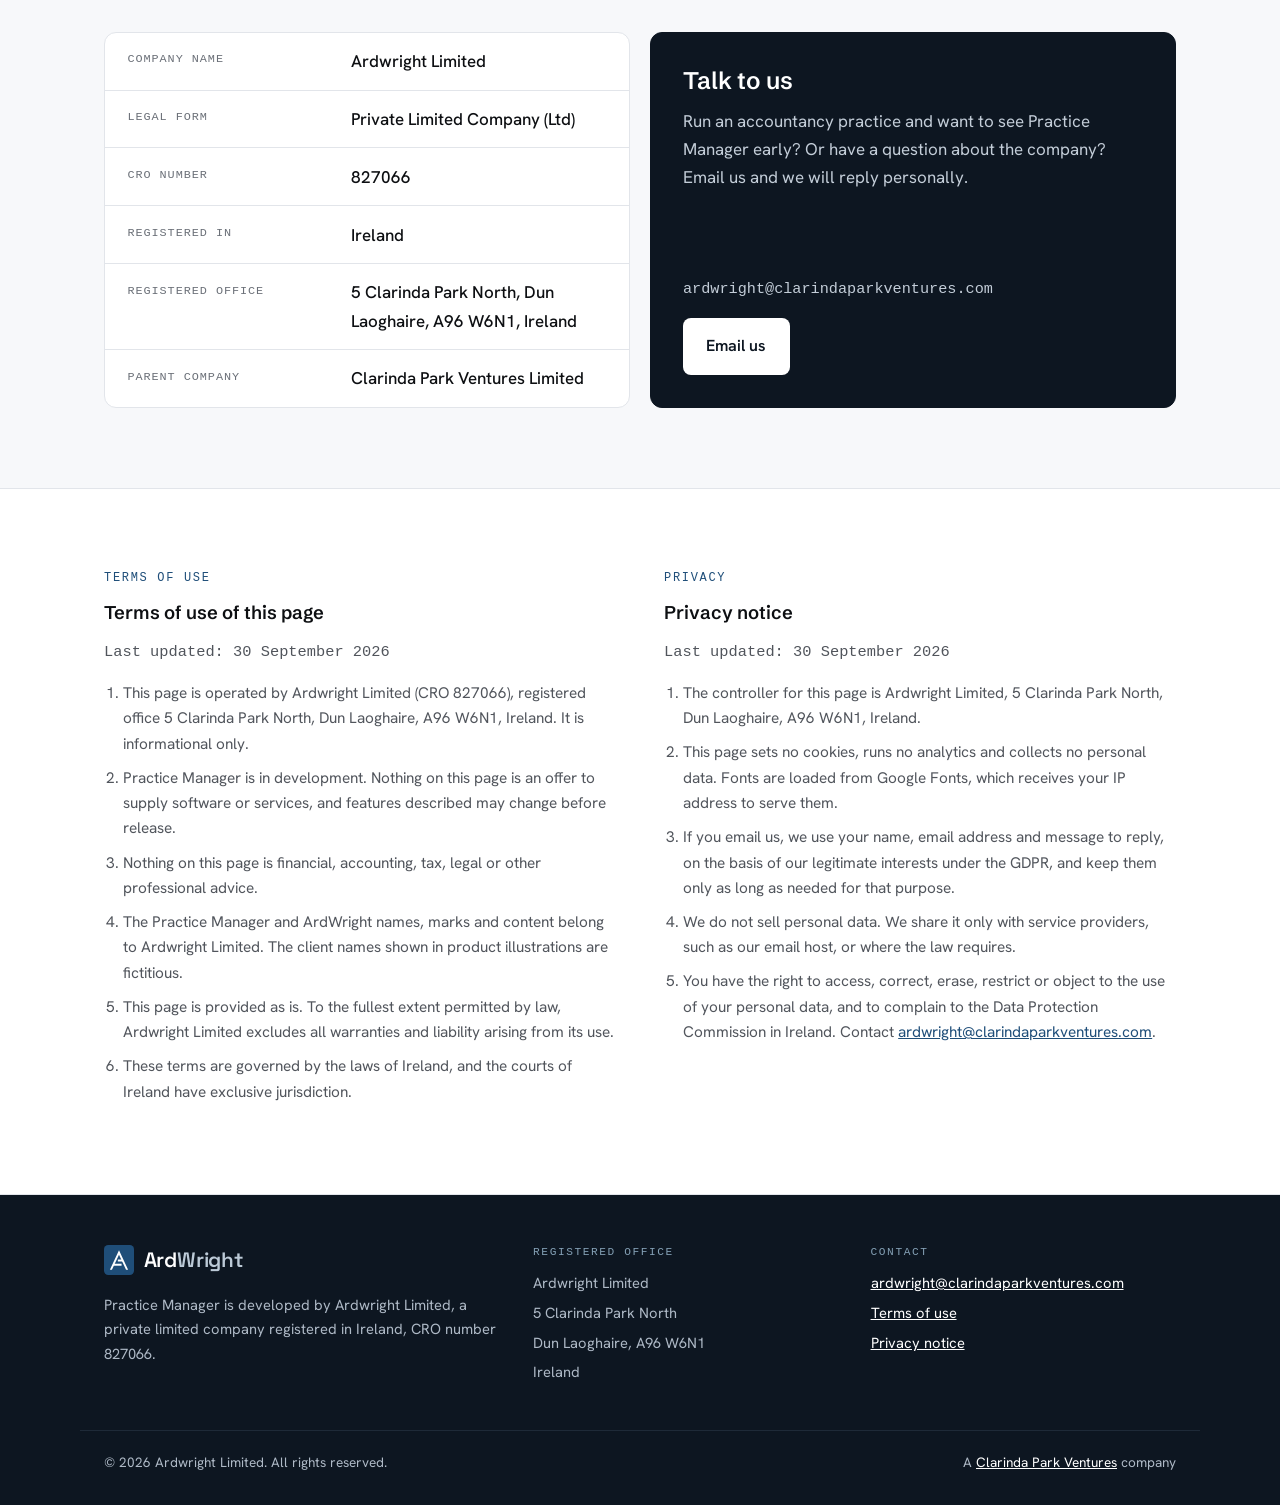
==== commit 6f0b064d: "Practice Manager page: use ardwright@clarindaparkventures.com as contact Co-Authored-By: Claude Opus" ====
--- a/practice-manager/index.html
+++ b/practice-manager/index.html
@@ -232,7 +232,7 @@
 <a href="#features">Features</a>
 <a class="nav-link-optional" href="#about">About</a>
 <a href="#company">Company</a>
-<a class="btn btn-primary" href="mailto:hello@clarindaparkventures.com?subject=Practice%20Manager%20early%20access">Get early access</a>
+<a class="btn btn-primary" href="mailto:ardwright@clarindaparkventures.com?subject=Practice%20Manager%20early%20access">Get early access</a>
 </nav>
 </div>
 </header>
@@ -245,7 +245,7 @@
 <h1>Run your practice from one place, not five.</h1>
 <p class="hero-sub">Practice Manager is cloud software for accountancy firms: every job and deadline, every hour recorded, every fee billed, and every client record and letter, joined up in one system.</p>
 <div class="hero-ctas">
-<a class="btn btn-primary btn-big" href="mailto:hello@clarindaparkventures.com?subject=Practice%20Manager%20early%20access">Register for early access</a>
+<a class="btn btn-primary btn-big" href="mailto:ardwright@clarindaparkventures.com?subject=Practice%20Manager%20early%20access">Register for early access</a>
 <a class="btn btn-ghost btn-big" href="#features">See what it does</a>
 </div>
 <p class="hero-note">In development · Subscription per firm · Ireland first, UK to follow</p>
@@ -403,8 +403,8 @@
 <p>Run an accountancy practice and want to see Practice Manager early? Or have a question about the company? Email us and we will reply personally.</p>
 </div>
 <div>
-<p class="contact-email" style="margin-bottom:1rem">hello@clarindaparkventures.com</p>
-<a class="btn btn-primary btn-big" href="mailto:hello@clarindaparkventures.com?subject=Practice%20Manager">Email us</a>
+<p class="contact-email" style="margin-bottom:1rem">ardwright@clarindaparkventures.com</p>
+<a class="btn btn-primary btn-big" href="mailto:ardwright@clarindaparkventures.com?subject=Practice%20Manager">Email us</a>
 </div>
 </div>
 </div>
@@ -435,7 +435,7 @@
 <li>This page sets no cookies, runs no analytics and collects no personal data. Fonts are loaded from Google Fonts, which receives your IP address to serve them.</li>
 <li>If you email us, we use your name, email address and message to reply, on the basis of our legitimate interests under the GDPR, and keep them only as long as needed for that purpose.</li>
 <li>We do not sell personal data. We share it only with service providers, such as our email host, or where the law requires.</li>
-<li>You have the right to access, correct, erase, restrict or object to the use of your personal data, and to complain to the Data Protection Commission in Ireland. Contact <a href="mailto:hello@clarindaparkventures.com">hello@clarindaparkventures.com</a>.</li>
+<li>You have the right to access, correct, erase, restrict or object to the use of your personal data, and to complain to the Data Protection Commission in Ireland. Contact <a href="mailto:ardwright@clarindaparkventures.com">ardwright@clarindaparkventures.com</a>.</li>
 </ol>
 </div>
 </div>
@@ -463,7 +463,7 @@
 </div>
 <div>
 <span class="footer-label">Contact</span>
-<p><a href="mailto:hello@clarindaparkventures.com">hello@clarindaparkventures.com</a></p>
+<p><a href="mailto:ardwright@clarindaparkventures.com">ardwright@clarindaparkventures.com</a></p>
 <p><a href="#terms">Terms of use</a></p>
 <p><a href="#privacy">Privacy notice</a></p>
 </div>
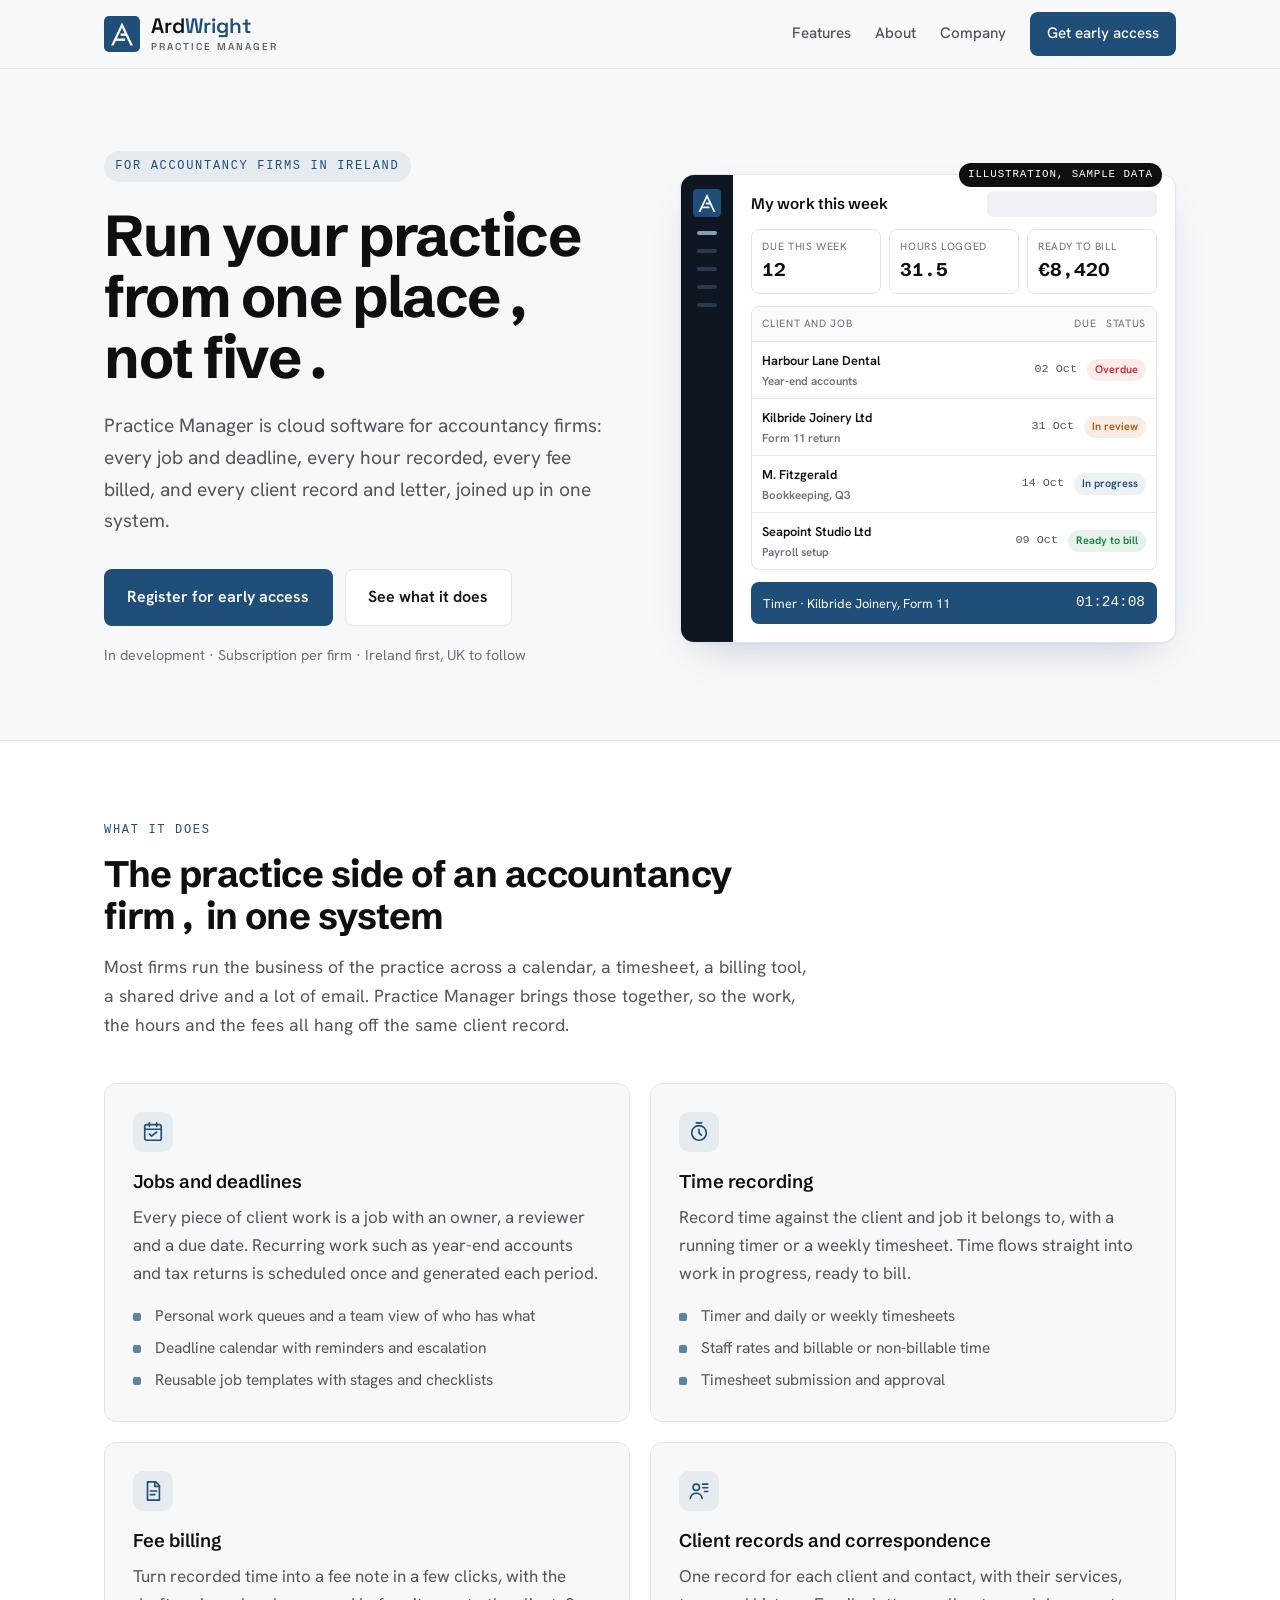
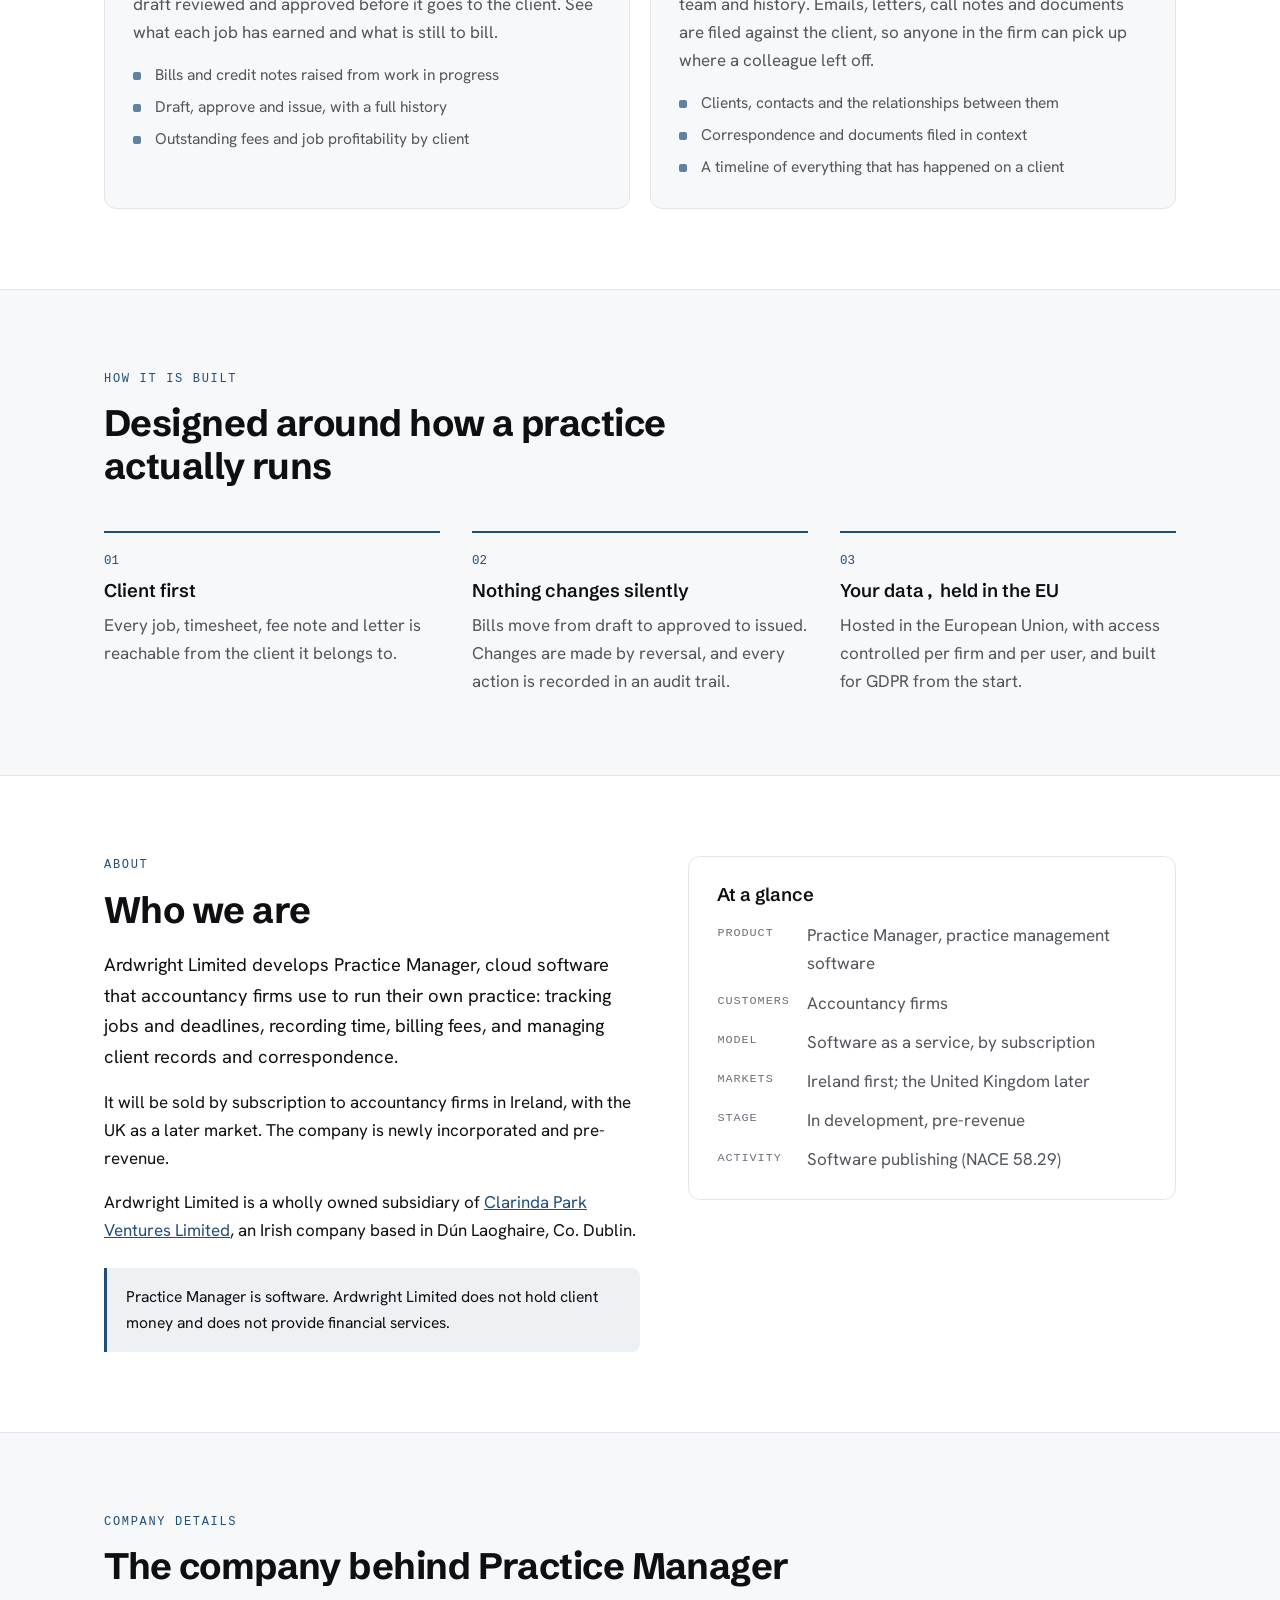
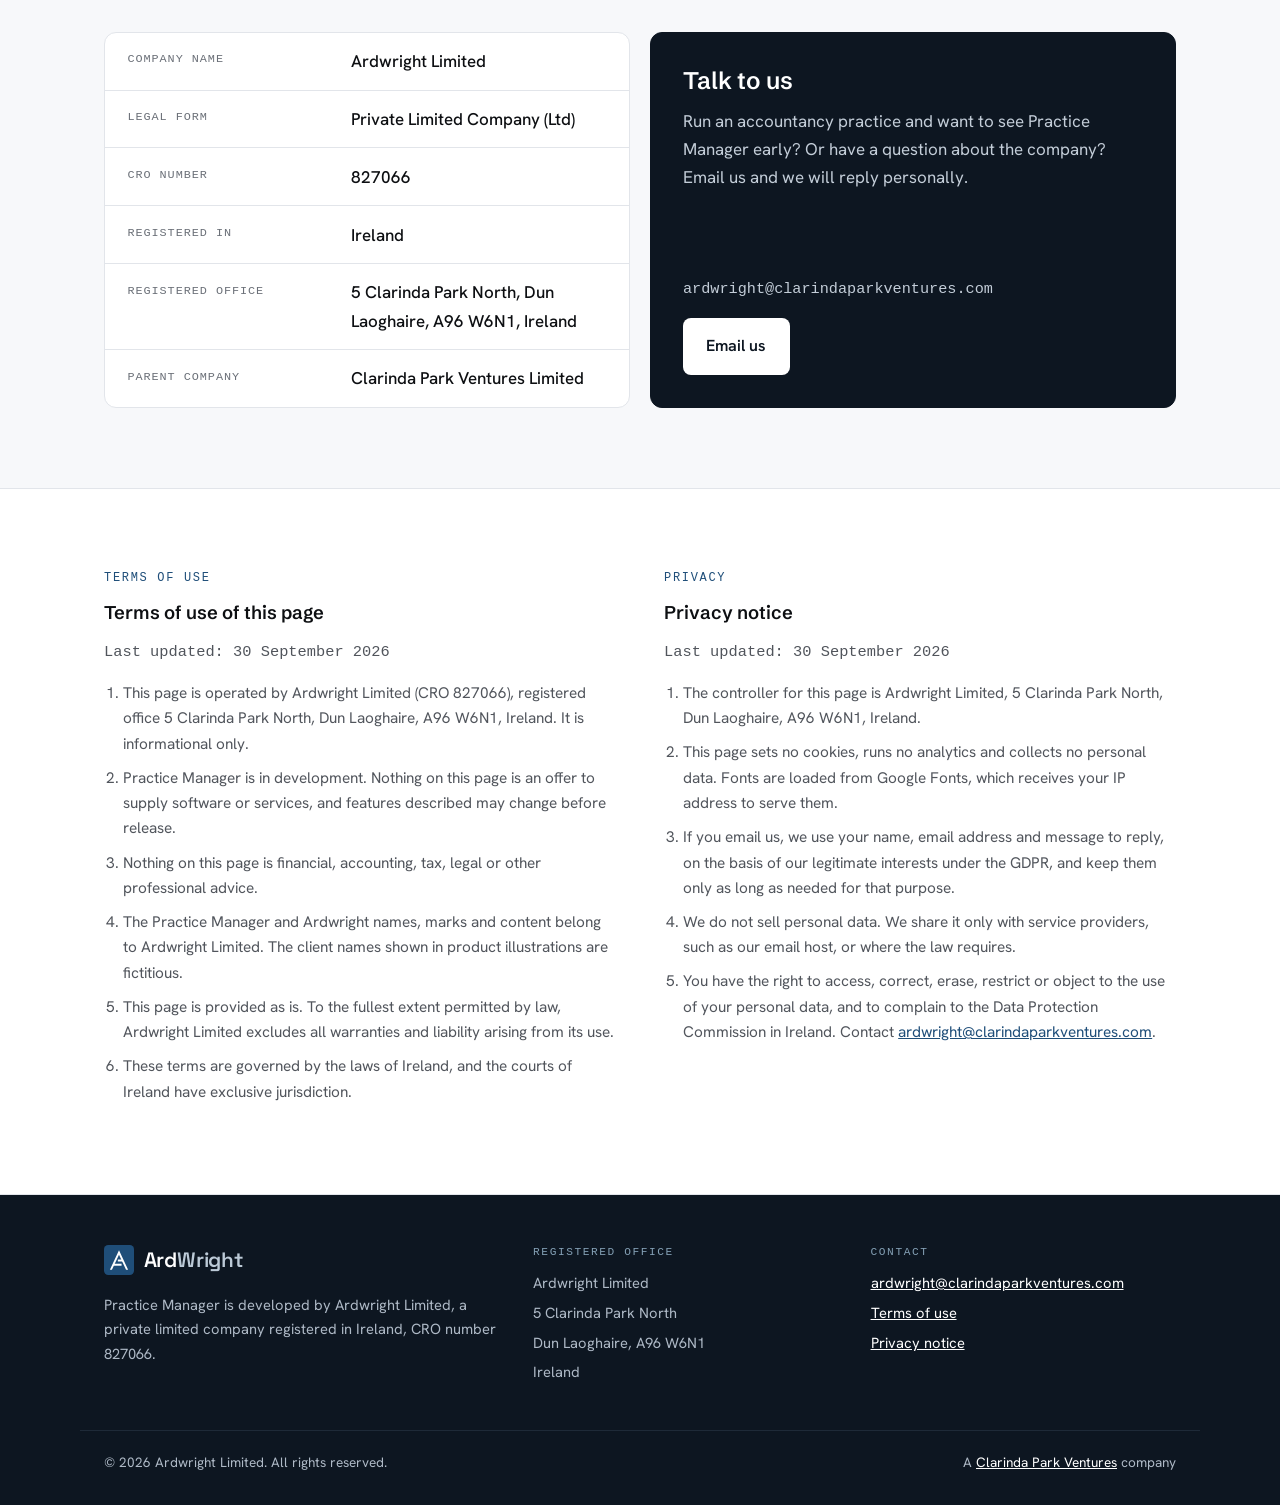
==== commit 0de58668: "Bring homepage in line with the filed group structure; open to search - Clarinda Park Ventures Limit" ====
--- a/practice-manager/index.html
+++ b/practice-manager/index.html
@@ -3,8 +3,7 @@
 <head>
 <meta charset="UTF-8">
 <meta name="viewport" content="width=device-width, initial-scale=1.0">
-<meta name="robots" content="noindex, nofollow">
-<title>Practice Manager by ArdWright | Practice management software for accountancy firms</title>
+<title>Practice Manager by Ardwright | Practice management software for accountancy firms</title>
 <meta name="description" content="Practice Manager is cloud software that accountancy firms use to run their own practice: jobs and deadlines, time recording, fee billing, and client records and correspondence. Developed by Ardwright Limited, Ireland.">
 <link rel="icon" href="data:image/svg+xml,%3Csvg xmlns='http://www.w3.org/2000/svg' viewBox='0 0 512 512'%3E%3Crect width='512' height='512' rx='72' fill='%231F4E79'/%3E%3Cg fill='%23FFFFFF'%3E%3Cpolygon points='135.70,420.72 256.00,166.17 376.30,420.72 411.70,420.72 256.00,91.28 100.30,420.72'/%3E%3Cpolygon points='157.70,319.72 300.00,319.72 300.00,353.72 157.70,353.72'/%3E%3Cpolygon points='236.00,247.72 320.27,247.72 320.27,281.72 236.00,281.72'/%3E%3C/g%3E%3C/svg%3E">
 <link href="https://fonts.googleapis.com/css2?family=Space+Grotesk:wght@500;600&amp;family=Schibsted+Grotesk:wght@600;700&amp;family=Hanken+Grotesk:wght@400;500;600&amp;display=swap" rel="stylesheet">
@@ -112,6 +111,8 @@
 @media (max-width: 860px) { .hero { grid-template-columns: 1fr; gap: 2.5rem; padding-block: 3rem; } }
 
 /* ---- product sketch (CSS only, aria-hidden) ---- */
+.app-fig { position: relative; margin: 0; min-width: 0; }
+.app-tag { position: absolute; top: -11px; right: 14px; z-index: 1; font-family: var(--font-mono); font-size: 0.68rem; letter-spacing: 0.08em; text-transform: uppercase; background: var(--text); color: #fff; padding: 3px 9px; border-radius: 999px; }
 .app {
   background: var(--surface); border: 1px solid var(--border); border-radius: 14px;
   box-shadow: 0 1px 2px rgba(13, 15, 18, 0.04), 0 18px 40px -18px rgba(31, 78, 121, 0.28);
@@ -224,7 +225,7 @@
 
 <header class="site-header">
 <div class="wrap header-inner">
-<a class="brand" href="#top" aria-label="ArdWright Practice Manager, back to top">
+<a class="brand" href="#top" aria-label="Ardwright Practice Manager, back to top">
 <svg class="brand-mark" viewBox="0 0 512 512" aria-hidden="true"><rect width="512" height="512" rx="72" fill="#1F4E79"/><g fill="#FFFFFF"><polygon points="135.70,420.72 256.00,166.17 376.30,420.72 411.70,420.72 256.00,91.28 100.30,420.72"/><polygon points="157.70,319.72 300.00,319.72 300.00,353.72 157.70,353.72"/><polygon points="236.00,247.72 320.27,247.72 320.27,281.72 236.00,281.72"/></g></svg>
 <span class="brand-text"><span class="wordmark">Ard<span class="w">Wright</span></span><span class="subline">PRACTICE MANAGER</span></span>
 </a>
@@ -251,6 +252,8 @@
 <p class="hero-note">In development · Subscription per firm · Ireland first, UK to follow</p>
 </div>
 
+<figure class="app-fig">
+<span class="app-tag">Illustration, sample data</span>
 <div class="app" aria-hidden="true">
 <div class="app-rail">
 <svg viewBox="0 0 512 512"><rect width="512" height="512" rx="72" fill="#1F4E79"/><g fill="#FFFFFF"><polygon points="135.70,420.72 256.00,166.17 376.30,420.72 411.70,420.72 256.00,91.28 100.30,420.72"/><polygon points="157.70,319.72 300.00,319.72 300.00,353.72 157.70,353.72"/><polygon points="236.00,247.72 320.27,247.72 320.27,281.72 236.00,281.72"/></g></svg>
@@ -273,6 +276,7 @@
 <div class="timer"><span>Timer · Kilbride Joinery, Form 11</span><span class="mono">01:24:08</span></div>
 </div>
 </div>
+</figure>
 </section>
 
 <section id="features" class="section section-alt">
@@ -421,7 +425,7 @@
 <li>This page is operated by Ardwright Limited (CRO 827066), registered office 5 Clarinda Park North, Dun Laoghaire, A96 W6N1, Ireland. It is informational only.</li>
 <li>Practice Manager is in development. Nothing on this page is an offer to supply software or services, and features described may change before release.</li>
 <li>Nothing on this page is financial, accounting, tax, legal or other professional advice.</li>
-<li>The Practice Manager and ArdWright names, marks and content belong to Ardwright Limited. The client names shown in product illustrations are fictitious.</li>
+<li>The Practice Manager and Ardwright names, marks and content belong to Ardwright Limited. The client names shown in product illustrations are fictitious.</li>
 <li>This page is provided as is. To the fullest extent permitted by law, Ardwright Limited excludes all warranties and liability arising from its use.</li>
 <li>These terms are governed by the laws of Ireland, and the courts of Ireland have exclusive jurisdiction.</li>
 </ol>
